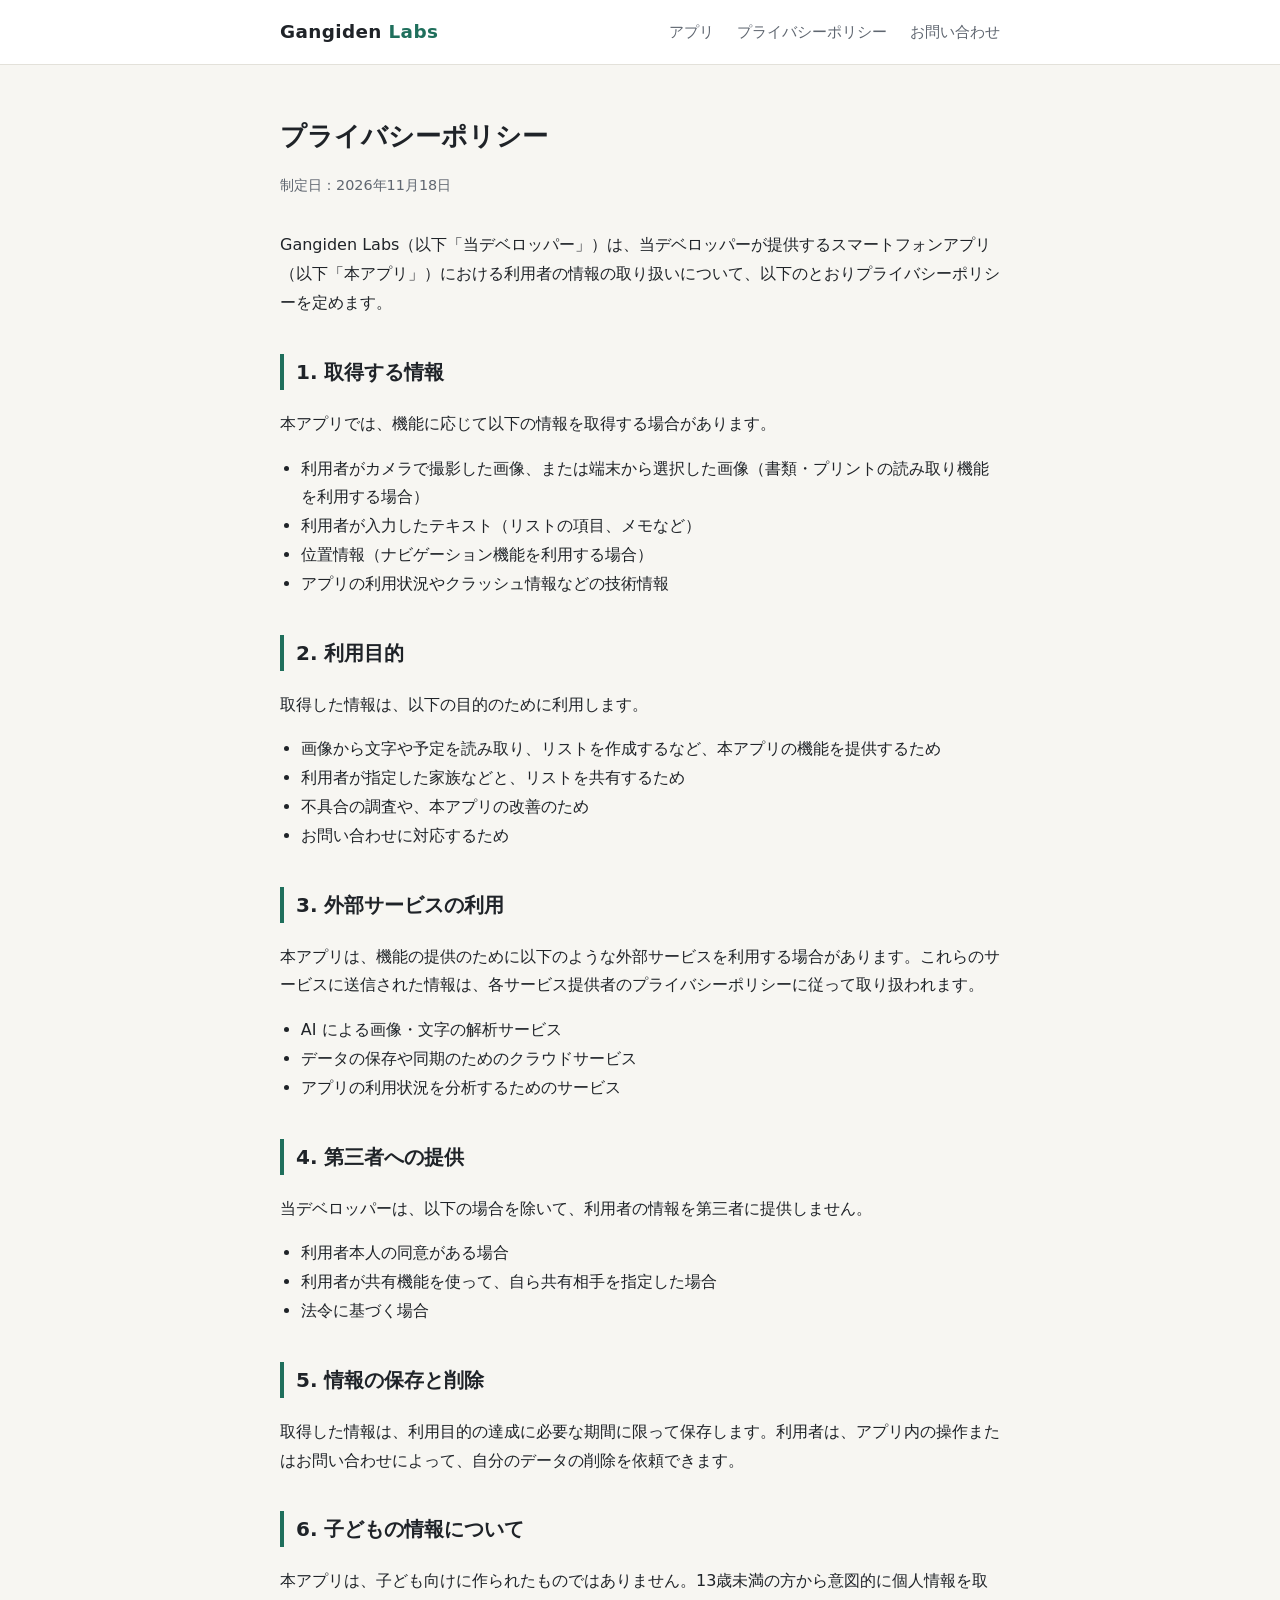
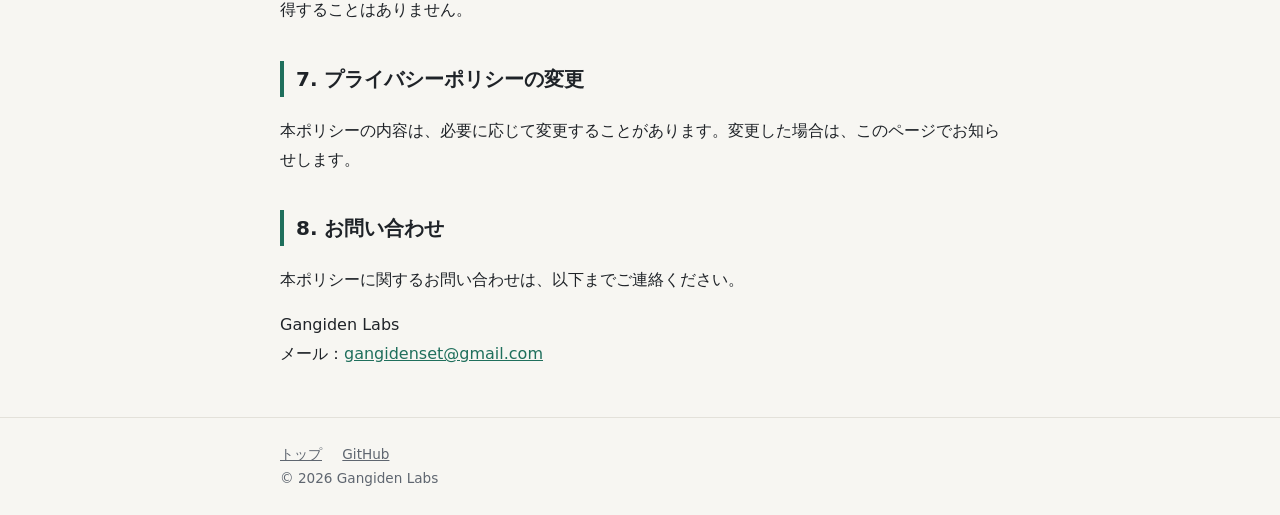
==== privacy-policy.html @ f22abb5f "開発者サイト（トップ・プライバシーポリシー・スタイル）を追加 Co-Authored-By: Claude Opus 5.5 <noreply@anthropic.com> Claude-Sessio" ====
<!DOCTYPE html>
<html lang="ja">
<head>
  <meta charset="UTF-8">
  <meta name="viewport" content="width=device-width, initial-scale=1.0">
  <title>プライバシーポリシー | Gangiden Labs</title>
  <link rel="stylesheet" href="style.css">
</head>
<body>
  <header>
    <div class="wrap">
      <a class="logo" href="./">Gangiden <span>Labs</span></a>
      <nav>
        <a href="./#apps">アプリ</a>
        <a href="privacy-policy.html">プライバシーポリシー</a>
        <a href="./#contact">お問い合わせ</a>
      </nav>
    </div>
  </header>

  <main class="wrap doc">
    <h1>プライバシーポリシー</h1>
    <p class="date">制定日：2026年11月18日</p>

    <p>Gangiden Labs（以下「当デベロッパー」）は、当デベロッパーが提供するスマートフォンアプリ（以下「本アプリ」）における利用者の情報の取り扱いについて、以下のとおりプライバシーポリシーを定めます。</p>

    <h2>1. 取得する情報</h2>
    <p>本アプリでは、機能に応じて以下の情報を取得する場合があります。</p>
    <ul>
      <li>利用者がカメラで撮影した画像、または端末から選択した画像（書類・プリントの読み取り機能を利用する場合）</li>
      <li>利用者が入力したテキスト（リストの項目、メモなど）</li>
      <li>位置情報（ナビゲーション機能を利用する場合）</li>
      <li>アプリの利用状況やクラッシュ情報などの技術情報</li>
    </ul>

    <h2>2. 利用目的</h2>
    <p>取得した情報は、以下の目的のために利用します。</p>
    <ul>
      <li>画像から文字や予定を読み取り、リストを作成するなど、本アプリの機能を提供するため</li>
      <li>利用者が指定した家族などと、リストを共有するため</li>
      <li>不具合の調査や、本アプリの改善のため</li>
      <li>お問い合わせに対応するため</li>
    </ul>

    <h2>3. 外部サービスの利用</h2>
    <p>本アプリは、機能の提供のために以下のような外部サービスを利用する場合があります。これらのサービスに送信された情報は、各サービス提供者のプライバシーポリシーに従って取り扱われます。</p>
    <ul>
      <li>AI による画像・文字の解析サービス</li>
      <li>データの保存や同期のためのクラウドサービス</li>
      <li>アプリの利用状況を分析するためのサービス</li>
    </ul>

    <h2>4. 第三者への提供</h2>
    <p>当デベロッパーは、以下の場合を除いて、利用者の情報を第三者に提供しません。</p>
    <ul>
      <li>利用者本人の同意がある場合</li>
      <li>利用者が共有機能を使って、自ら共有相手を指定した場合</li>
      <li>法令に基づく場合</li>
    </ul>

    <h2>5. 情報の保存と削除</h2>
    <p>取得した情報は、利用目的の達成に必要な期間に限って保存します。利用者は、アプリ内の操作またはお問い合わせによって、自分のデータの削除を依頼できます。</p>

    <h2>6. 子どもの情報について</h2>
    <p>本アプリは、子ども向けに作られたものではありません。13歳未満の方から意図的に個人情報を取得することはありません。</p>

    <h2>7. プライバシーポリシーの変更</h2>
    <p>本ポリシーの内容は、必要に応じて変更することがあります。変更した場合は、このページでお知らせします。</p>

    <h2>8. お問い合わせ</h2>
    <p>本ポリシーに関するお問い合わせは、以下までご連絡ください。</p>
    <p>Gangiden Labs<br>
    メール：<a href="mailto:gangidenset@gmail.com">gangidenset@gmail.com</a></p>
  </main>

  <footer>
    <div class="wrap">
      <a href="./">トップ</a>
      <a href="https://github.com/gangidenset">GitHub</a>
      <div>&copy; 2026 Gangiden Labs</div>
    </div>
  </footer>
</body>
</html>
---- style.css ----
:root {
  --bg: #f7f6f2;
  --surface: #ffffff;
  --text: #1f2328;
  --muted: #5f6670;
  --accent: #1f6f5c;
  --line: #e3e1da;
}
* { box-sizing: border-box; }
body {
  margin: 0;
  font-family: "Hiragino Sans", "Noto Sans JP", "Yu Gothic UI", system-ui, sans-serif;
  background: var(--bg);
  color: var(--text);
  line-height: 1.8;
}
a { color: var(--accent); }
.wrap { max-width: 760px; margin: 0 auto; padding: 0 20px; }
header { border-bottom: 1px solid var(--line); background: var(--surface); }
header .wrap { display: flex; align-items: center; justify-content: space-between; height: 64px; }
.logo { font-weight: 700; font-size: 1.15rem; text-decoration: none; color: var(--text); letter-spacing: .02em; }
.logo span { color: var(--accent); }
nav a { margin-left: 18px; text-decoration: none; color: var(--muted); font-size: .92rem; }
nav a:hover { color: var(--accent); }
.hero { padding: 72px 0 48px; }
.hero h1 { font-size: 2rem; margin: 0 0 12px; line-height: 1.4; }
.hero p { color: var(--muted); margin: 0; }
section { padding: 32px 0; }
h2 { font-size: 1.25rem; border-left: 4px solid var(--accent); padding-left: 12px; margin: 0 0 20px; }
.card { background: var(--surface); border: 1px solid var(--line); border-radius: 10px; padding: 20px 22px; margin-bottom: 14px; }
.card h3 { margin: 0 0 6px; font-size: 1.05rem; }
.card p { margin: 0; color: var(--muted); font-size: .95rem; }
.tag { display: inline-block; font-size: .75rem; padding: 2px 10px; border-radius: 999px; background: #e6f1ee; color: var(--accent); margin-bottom: 8px; }
.doc h1 { font-size: 1.6rem; margin: 48px 0 8px; }
.doc .date { color: var(--muted); font-size: .9rem; margin-bottom: 32px; }
.doc h2 { margin-top: 36px; }
.doc ul { padding-left: 1.3em; }
footer { border-top: 1px solid var(--line); margin-top: 48px; padding: 24px 0; color: var(--muted); font-size: .85rem; }
footer a { color: var(--muted); margin-right: 16px; }
@media (max-width: 520px) {
  .hero h1 { font-size: 1.6rem; }
  nav a { margin-left: 12px; }
}
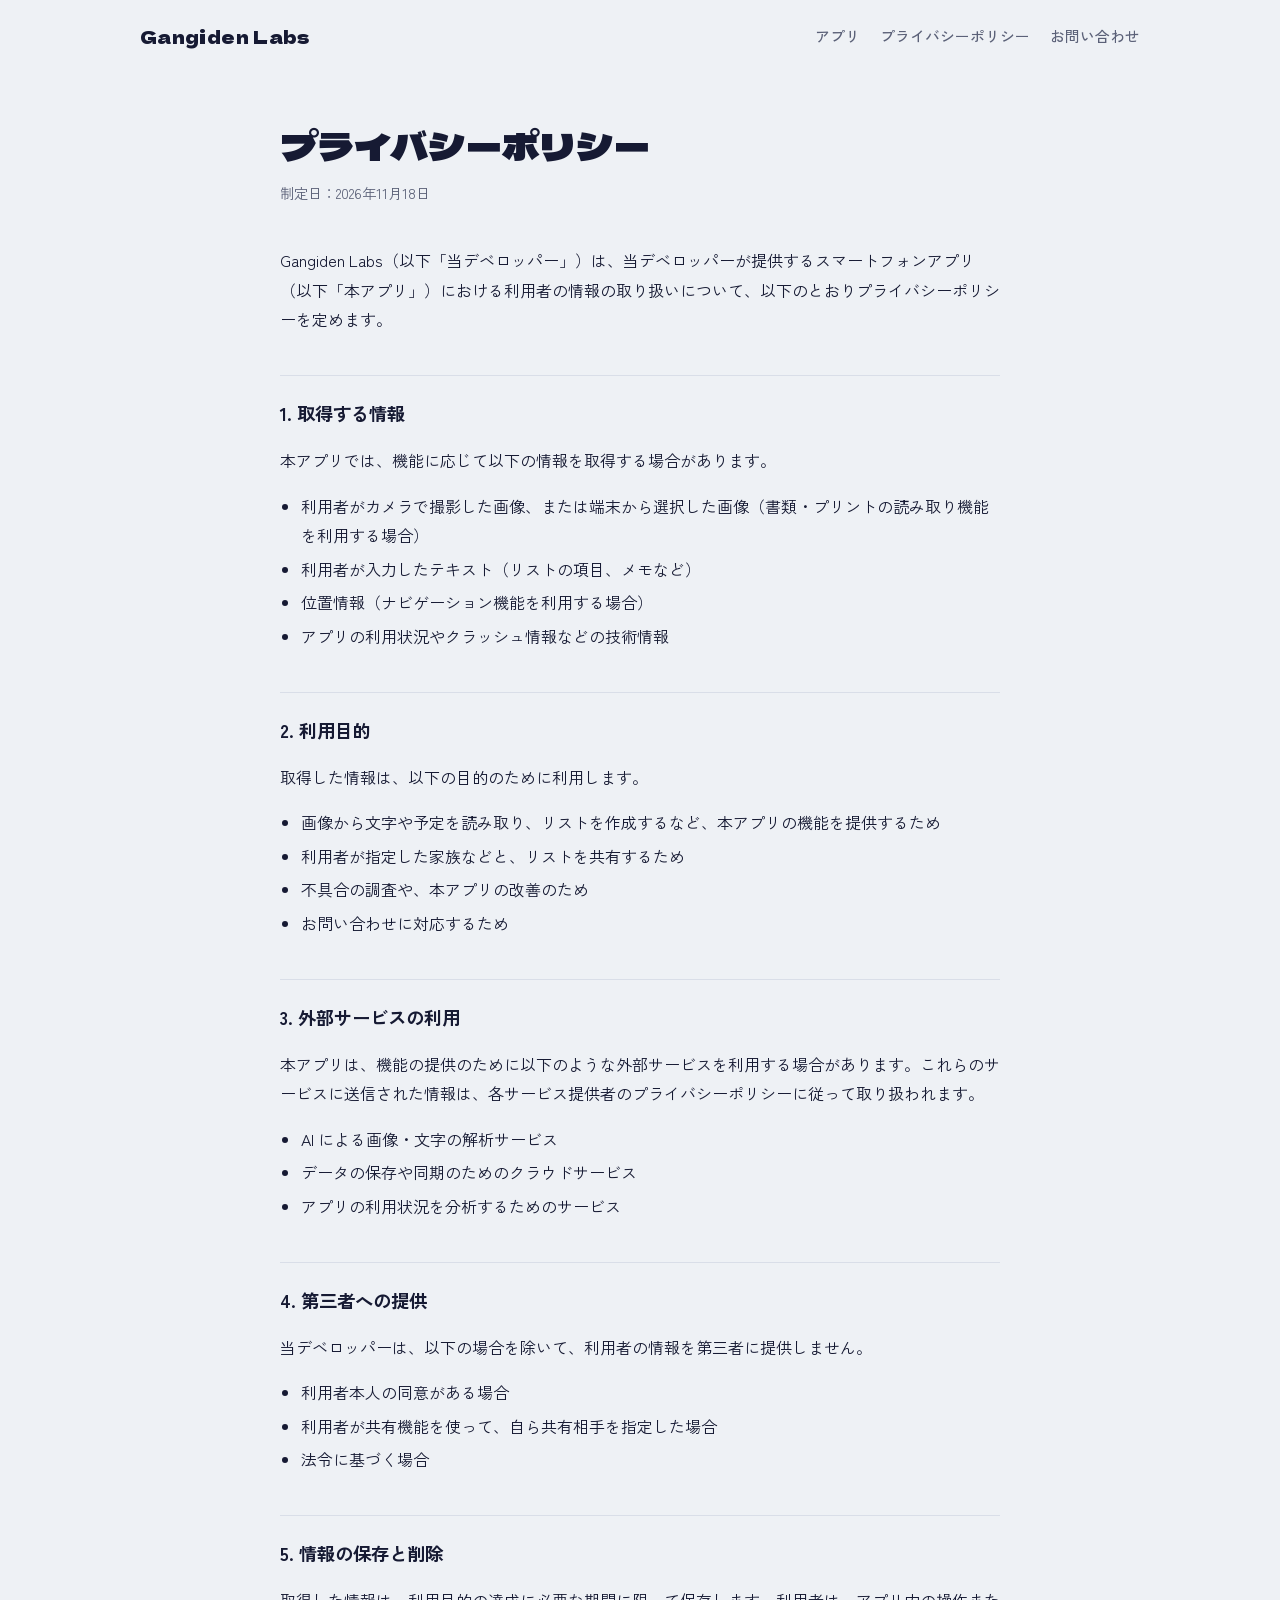
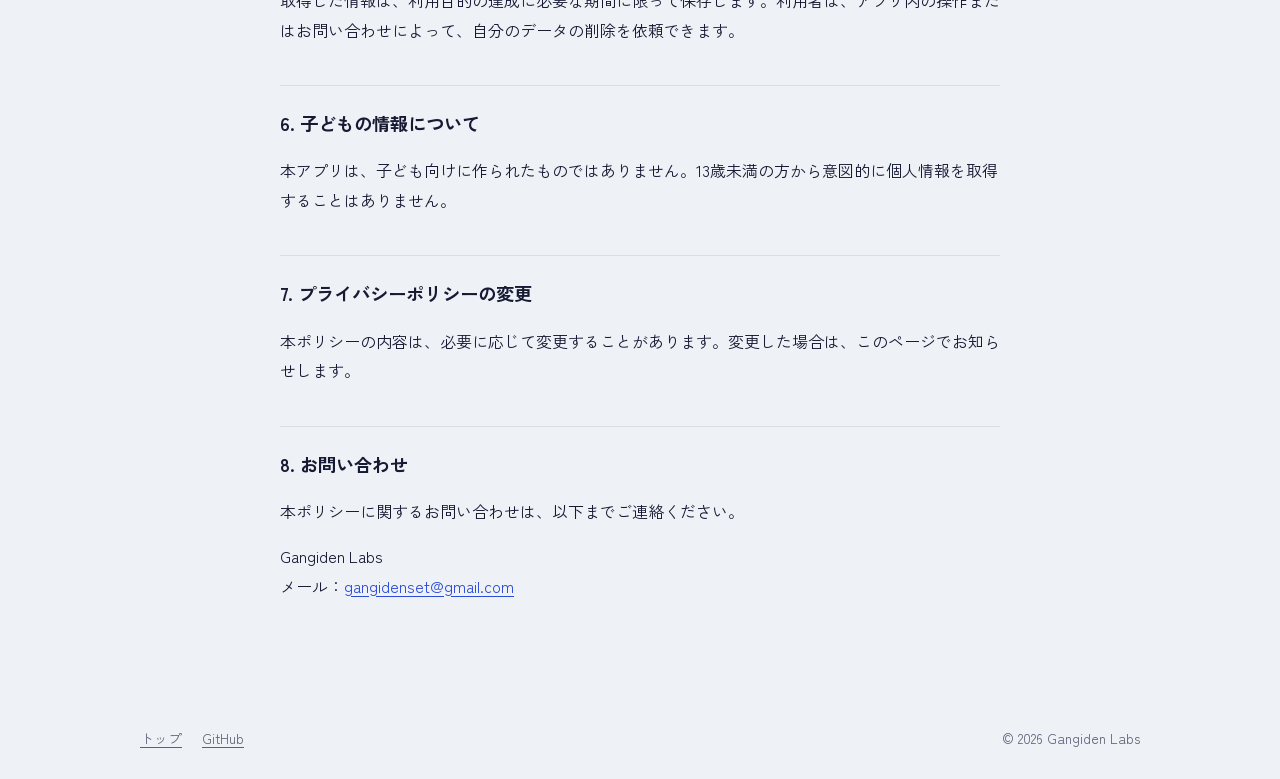
==== commit e0deb85b: "サイトのデザインを刷新し、アニメーションを追加 ホーム画面風のアプリアイコン一覧、Dela Gothic One / Zen Kaku Gothic New、 読み込み時・スクロール時・アイコンタップ" ====
--- a/privacy-policy.html
+++ b/privacy-policy.html
@@ -4,12 +4,15 @@
   <meta charset="UTF-8">
   <meta name="viewport" content="width=device-width, initial-scale=1.0">
   <title>プライバシーポリシー | Gangiden Labs</title>
+  <link rel="preconnect" href="https://fonts.googleapis.com">
+  <link rel="preconnect" href="https://fonts.gstatic.com" crossorigin>
+  <link rel="stylesheet" href="https://fonts.googleapis.com/css2?family=Dela+Gothic+One&family=Zen+Kaku+Gothic+New:wght@400;500;700&display=swap">
   <link rel="stylesheet" href="style.css">
 </head>
 <body>
   <header>
     <div class="wrap">
-      <a class="logo" href="./">Gangiden <span>Labs</span></a>
+      <a class="logo" href="./">Gangiden Labs</a>
       <nav>
         <a href="./#apps">アプリ</a>
         <a href="privacy-policy.html">プライバシーポリシー</a>
@@ -77,7 +80,7 @@
     <div class="wrap">
       <a href="./">トップ</a>
       <a href="https://github.com/gangidenset">GitHub</a>
-      <div>&copy; 2026 Gangiden Labs</div>
+      <div class="copy">&copy; 2026 Gangiden Labs</div>
     </div>
   </footer>
 </body>
--- a/style.css
+++ b/style.css
@@ -1,43 +1,176 @@
 :root {
-  --bg: #f7f6f2;
+  --bg: #eef1f5;
   --surface: #ffffff;
-  --text: #1f2328;
-  --muted: #5f6670;
-  --accent: #1f6f5c;
-  --line: #e3e1da;
+  --ink: #161a33;
+  --muted: #5b6178;
+  --line: #d9dee8;
+  --accent: #2b4bd8;
+  --phone: #161a33;
+  --display: "Dela Gothic One", "Hiragino Sans", sans-serif;
+  --body: "Zen Kaku Gothic New", "Hiragino Sans", "Noto Sans JP", "Yu Gothic UI", system-ui, sans-serif;
 }
 * { box-sizing: border-box; }
+html { scroll-behavior: smooth; scroll-padding-top: 24px; }
 body {
   margin: 0;
-  font-family: "Hiragino Sans", "Noto Sans JP", "Yu Gothic UI", system-ui, sans-serif;
+  font-family: var(--body);
   background: var(--bg);
-  color: var(--text);
-  line-height: 1.8;
+  color: var(--ink);
+  line-height: 1.85;
+  -webkit-font-smoothing: antialiased;
 }
-a { color: var(--accent); }
-.wrap { max-width: 760px; margin: 0 auto; padding: 0 20px; }
-header { border-bottom: 1px solid var(--line); background: var(--surface); }
-header .wrap { display: flex; align-items: center; justify-content: space-between; height: 64px; }
-.logo { font-weight: 700; font-size: 1.15rem; text-decoration: none; color: var(--text); letter-spacing: .02em; }
-.logo span { color: var(--accent); }
-nav a { margin-left: 18px; text-decoration: none; color: var(--muted); font-size: .92rem; }
-nav a:hover { color: var(--accent); }
-.hero { padding: 72px 0 48px; }
-.hero h1 { font-size: 2rem; margin: 0 0 12px; line-height: 1.4; }
-.hero p { color: var(--muted); margin: 0; }
-section { padding: 32px 0; }
-h2 { font-size: 1.25rem; border-left: 4px solid var(--accent); padding-left: 12px; margin: 0 0 20px; }
-.card { background: var(--surface); border: 1px solid var(--line); border-radius: 10px; padding: 20px 22px; margin-bottom: 14px; }
-.card h3 { margin: 0 0 6px; font-size: 1.05rem; }
-.card p { margin: 0; color: var(--muted); font-size: .95rem; }
-.tag { display: inline-block; font-size: .75rem; padding: 2px 10px; border-radius: 999px; background: #e6f1ee; color: var(--accent); margin-bottom: 8px; }
-.doc h1 { font-size: 1.6rem; margin: 48px 0 8px; }
-.doc .date { color: var(--muted); font-size: .9rem; margin-bottom: 32px; }
-.doc h2 { margin-top: 36px; }
+a { color: var(--accent); text-underline-offset: 3px; }
+a:focus-visible { outline: 3px solid var(--accent); outline-offset: 3px; border-radius: 6px; }
+.wrap { max-width: 1040px; margin: 0 auto; padding: 0 20px; }
+
+/* Header */
+header .wrap { display: flex; align-items: center; justify-content: space-between; gap: 16px; height: 72px; }
+.logo { font-family: var(--display); font-size: 1.15rem; text-decoration: none; color: var(--ink); letter-spacing: .02em; white-space: nowrap; }
+nav { display: flex; gap: 20px; }
+nav a { text-decoration: none; color: var(--muted); font-size: .92rem; font-weight: 500; }
+nav a:hover { color: var(--ink); }
+
+/* Hero */
+.hero { display: grid; grid-template-columns: 1fr 360px; gap: 56px; align-items: center; padding: 56px 0 88px; }
+.hero h1 { font-family: var(--display); font-weight: 400; font-size: clamp(2.1rem, 5vw, 3.4rem); line-height: 1.3; letter-spacing: .01em; margin: 0 0 24px; }
+.hero p { color: var(--muted); margin: 0 0 12px; max-width: 30em; }
+.hero .count { color: var(--ink); font-weight: 700; }
+
+/* Phone home screen */
+.phone {
+  background: var(--phone);
+  border-radius: 44px;
+  padding: 14px;
+  box-shadow: 0 30px 60px -30px rgba(22, 26, 51, .55);
+}
+.screen {
+  background: linear-gradient(160deg, #dfe6f5 0%, #f4f6fb 55%, #e7e2f3 100%);
+  border-radius: 32px;
+  padding: 44px 18px 28px;
+  position: relative;
+}
+.screen::before {
+  content: ""; position: absolute; top: 14px; left: 50%; transform: translateX(-50%);
+  width: 84px; height: 22px; border-radius: 999px; background: var(--phone);
+}
+.home { display: grid; grid-template-columns: repeat(4, 1fr); gap: 18px 10px; }
+.icon { display: flex; flex-direction: column; align-items: center; gap: 6px; text-decoration: none; color: var(--ink); }
+.icon .glyph { width: 58px; height: 58px; font-size: 1.55rem; }
+.icon .label { font-size: .66rem; line-height: 1.3; text-align: center; max-width: 72px; overflow: hidden; text-overflow: ellipsis; white-space: nowrap; }
+.icon:hover .glyph { transform: translateY(-2px); }
+.icon:focus-visible { outline: none; }
+.icon:focus-visible .glyph { outline: 3px solid var(--accent); outline-offset: 3px; }
+
+.glyph {
+  display: grid; place-items: center; flex: none;
+  border-radius: 23%;
+  background: var(--c);
+  color: #fff;
+  font-family: var(--display);
+  line-height: 1;
+  box-shadow: inset 0 -3px 0 rgba(0, 0, 0, .14);
+  transition: transform .15s ease;
+}
+
+@media (prefers-reduced-motion: no-preference) {
+  .home .icon { animation: pop .42s cubic-bezier(.3, 1.5, .5, 1) both; animation-delay: calc(var(--i) * 45ms + 150ms); }
+  @keyframes pop { from { opacity: 0; transform: scale(.6); } to { opacity: 1; transform: none; } }
+}
+
+/* Catalog */
+.catalog { padding: 24px 0 40px; }
+.catalog > h2, #contact h2 { font-family: var(--display); font-weight: 400; font-size: 1.9rem; margin: 0 0 8px; }
+.catalog > p { color: var(--muted); margin: 0 0 40px; }
+.group { display: grid; grid-template-columns: 200px 1fr; gap: 24px; padding: 32px 0; border-top: 2px solid var(--ink); }
+.group h3 { font-size: 1.05rem; margin: 0; position: sticky; top: 24px; align-self: start; }
+.apps { display: grid; gap: 36px; }
+
+.app { display: grid; grid-template-columns: 72px 1fr; gap: 20px; border-radius: 18px; scroll-margin-top: 24px; }
+.app .glyph { width: 72px; height: 72px; font-size: 1.9rem; }
+.app h4 { margin: 0 0 4px; font-size: 1.15rem; line-height: 1.5; display: flex; flex-wrap: wrap; align-items: baseline; gap: 4px 12px; }
+.status { font-size: .8rem; font-weight: 500; color: var(--muted); }
+.app p { margin: 0; color: var(--muted); max-width: 38em; }
+.links { display: flex; flex-wrap: wrap; align-items: center; gap: 10px 18px; margin-top: 12px; font-size: .9rem; font-weight: 700; }
+.links .try {
+  background: var(--ink); color: #fff; text-decoration: none;
+  padding: 7px 16px; border-radius: 999px;
+}
+.links .try:hover { background: var(--c); }
+.links .src { color: var(--ink); }
+
+/* Motion (only when the visitor allows it; motion.js adds .motion) */
+@media (prefers-reduced-motion: no-preference) {
+  .app:target, .app.hit { animation: flash 1.8s ease-out; }
+  .app.hit .glyph { animation: bounce .6s cubic-bezier(.3, 1.6, .5, 1); }
+  @keyframes flash {
+    from { background: color-mix(in srgb, var(--c) 16%, transparent); box-shadow: 0 0 0 14px color-mix(in srgb, var(--c) 16%, transparent); }
+    to { background: transparent; box-shadow: 0 0 0 14px transparent; }
+  }
+  @keyframes bounce { 0% { transform: scale(.7) rotate(-8deg); } 100% { transform: none; } }
+
+  /* Headline: each line rises out of a mask */
+  .hero h1 .line { display: block; overflow: hidden; }
+  .motion .hero h1 .line { animation: rise .8s cubic-bezier(.2, .8, .2, 1) both; }
+  .motion .hero h1 .line:nth-child(2) { animation-delay: .12s; }
+  .motion .hero-text p { animation: fade .8s ease .35s both; }
+  @keyframes rise { from { clip-path: inset(0 0 100% 0); transform: translateY(40%); } to { clip-path: inset(0 0 -10% 0); transform: none; } }
+  @keyframes fade { from { opacity: 0; } to { opacity: 1; } }
+
+  /* Phone: tilts toward the pointer and floats gently */
+  .hero { perspective: 1200px; }
+  .phone { transform: rotateX(var(--rx, 0deg)) rotateY(var(--ry, 0deg)); transition: transform .5s cubic-bezier(.2, .8, .2, 1); }
+  .motion .phone { animation: float 6s ease-in-out 1.2s infinite; }
+  @keyframes float { 0%, 100% { translate: 0 0; } 50% { translate: 0 -8px; } }
+
+  /* Icon press: squash like launching an app */
+  .icon:active .glyph { transform: scale(.88); }
+  .icon.tap .glyph { animation: tap .32s cubic-bezier(.3, 1.6, .5, 1); }
+  @keyframes tap { 0% { transform: scale(.82); } 100% { transform: none; } }
+
+  /* Catalog rows appear as they scroll into view */
+  .motion .app { opacity: 0; transform: translateY(18px); transition: opacity .6s ease var(--d, 0ms), transform .6s cubic-bezier(.2, .8, .2, 1) var(--d, 0ms); }
+  .motion .app.in { opacity: 1; transform: none; }
+  .motion .app .glyph { transition: transform .5s cubic-bezier(.3, 1.6, .5, 1) calc(var(--d, 0ms) + 120ms); transform: scale(.6) rotate(-10deg); }
+  .motion .app.in .glyph { transform: none; }
+  .app:hover .glyph, .motion .app.in:hover .glyph { transform: rotate(-6deg) scale(1.04); transition-delay: 0ms; }
+
+  .links .try { transition: background .2s ease, transform .2s ease; }
+  .links .try:hover { transform: translateY(-1px); }
+}
+
+/* Contact */
+#contact { padding: 32px 0 16px; border-top: 2px solid var(--ink); }
+#contact p { color: var(--muted); }
+#contact .mail { font-family: var(--display); font-size: clamp(1.1rem, 3.5vw, 1.6rem); color: var(--ink); word-break: break-all; }
+
+/* Footer */
+footer { margin-top: 56px; padding: 28px 0; color: var(--muted); font-size: .85rem; }
+footer .wrap { display: flex; flex-wrap: wrap; gap: 8px 20px; }
+footer a { color: var(--muted); }
+footer .copy { margin-left: auto; }
+
+/* Document pages (privacy policy) */
+.doc { max-width: 760px; padding-bottom: 24px; }
+.doc h1 { font-family: var(--display); font-weight: 400; font-size: clamp(1.7rem, 4vw, 2.3rem); line-height: 1.4; margin: 48px 0 8px; }
+.doc .date { color: var(--muted); font-size: .9rem; margin: 0 0 40px; }
+.doc h2 { font-size: 1.15rem; margin: 40px 0 12px; padding-top: 20px; border-top: 1px solid var(--line); }
 .doc ul { padding-left: 1.3em; }
-footer { border-top: 1px solid var(--line); margin-top: 48px; padding: 24px 0; color: var(--muted); font-size: .85rem; }
-footer a { color: var(--muted); margin-right: 16px; }
+.doc li { margin-bottom: 4px; }
+
+@media (max-width: 860px) {
+  .hero { grid-template-columns: 1fr; gap: 40px; padding: 32px 0 64px; }
+  .phone { max-width: 360px; width: 100%; margin: 0 auto; }
+  .group { grid-template-columns: 1fr; gap: 20px; }
+  .group h3 { position: static; }
+}
 @media (max-width: 520px) {
-  .hero h1 { font-size: 1.6rem; }
-  nav a { margin-left: 12px; }
+  header .wrap { height: auto; padding-top: 16px; padding-bottom: 8px; flex-direction: column; align-items: flex-start; gap: 4px; }
+  nav { gap: 16px; }
+  .phone { border-radius: 38px; padding: 10px; }
+  .screen { border-radius: 30px; padding: 40px 12px 22px; }
+  .home { gap: 14px 6px; }
+  .icon .glyph { width: 52px; height: 52px; font-size: 1.4rem; }
+  .app { grid-template-columns: 56px 1fr; gap: 14px; }
+  .app .glyph { width: 56px; height: 56px; font-size: 1.5rem; }
+  footer .copy { margin-left: 0; width: 100%; }
 }
